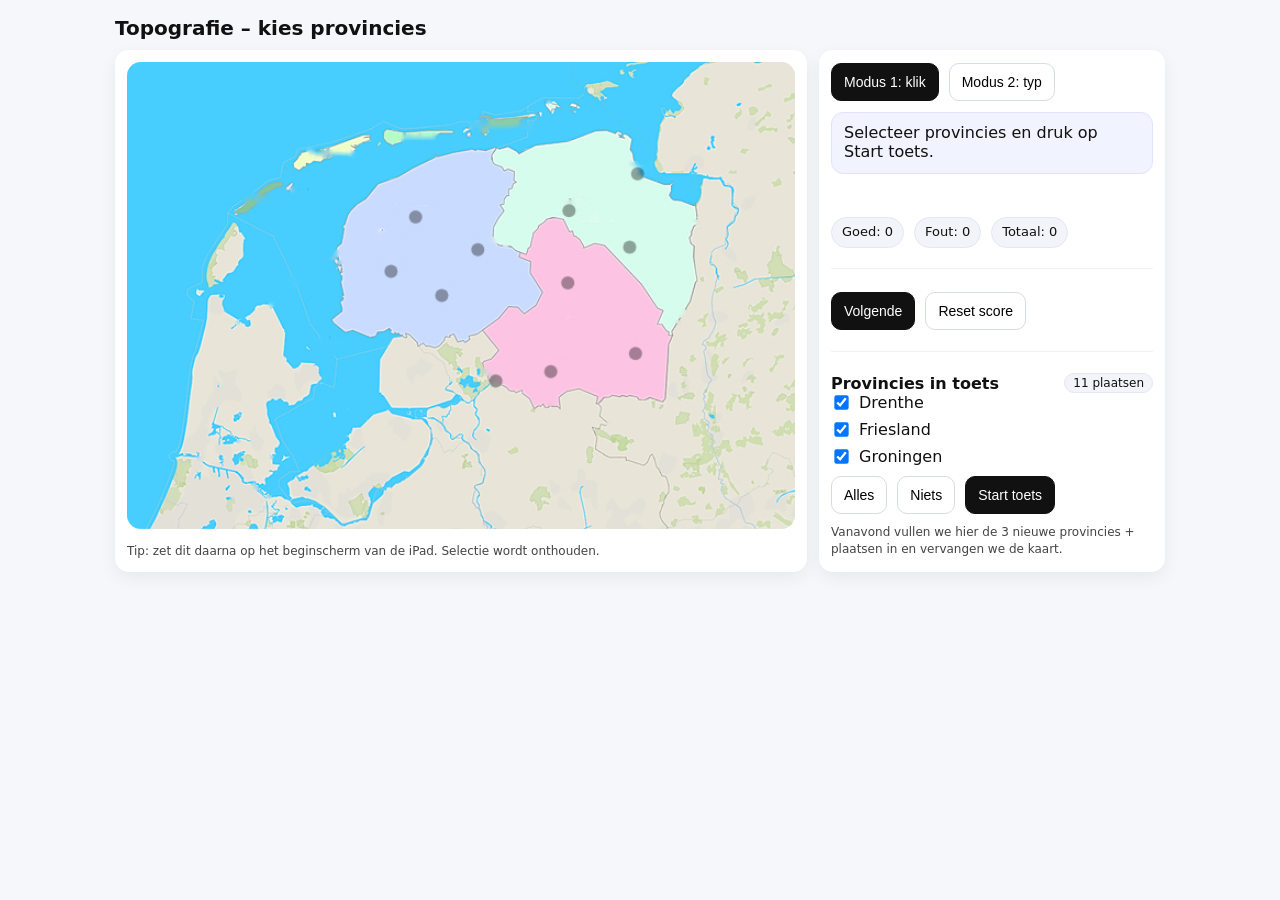
==== noord.html @ 8a3b7604 "Add initial HTML structure for topography quiz" ====
<!doctype html>
<html lang="nl">
<head>
  <meta charset="utf-8" />
  <meta name="viewport" content="width=device-width,initial-scale=1" />
  <title>Topografie – Provincies kiezen</title>
  <style>
    :root { font-family: system-ui, -apple-system, Segoe UI, Roboto, Arial, sans-serif; }
    body { margin: 0; background: #f6f7fb; color: #111; }
    .wrap { max-width: 1050px; margin: 0 auto; padding: 16px; }
    h1 { font-size: 20px; margin: 0 0 10px; }

    .grid { display: grid; grid-template-columns: 1fr; gap: 12px; }
    @media (min-width: 900px) { .grid { grid-template-columns: 2fr 1fr; } }

    .card {
      background: #fff; border-radius: 14px; padding: 12px;
      box-shadow: 0 6px 18px rgba(0,0,0,.06);
    }
    canvas { width: 100%; height: auto; border-radius: 14px; background:#e9ecf6; }

    .row { display:flex; flex-wrap: wrap; gap: 10px; align-items:center; }
    .col { display:grid; gap: 10px; }
    button, input[type="text"] {
      font-size: 14px; padding: 10px 12px; border-radius: 10px; border: 1px solid #d7dbe7;
      background: #fff;
    }
    button { cursor:pointer; }
    button.primary { background:#111; color:#fff; border-color:#111; }
    button:disabled { opacity:.6; cursor:not-allowed; }

    .prompt { font-size: 16px; padding: 10px 12px; border-radius: 12px; background:#f1f3ff; border: 1px solid #dfe3ff; }
    .feedback { font-weight: 700; min-height: 22px; }
    .good { color:#0a7a2f; }
    .bad { color:#b00020; }

    .stats { display:flex; gap:10px; flex-wrap: wrap; }
    .pill { background:#f2f4fa; border:1px solid #e3e7f5; padding:6px 10px; border-radius:999px; font-size:13px; }

    .small { font-size: 12px; color:#444; line-height:1.4; }

    .divider { height:1px; background:#eef1fb; margin:10px 0; }

    .chklist { display:grid; gap:8px; }
    .chk { display:flex; gap:8px; align-items:center; }
    .chk input { transform: scale(1.1); }
    .tag { font-size: 12px; padding: 2px 8px; border-radius: 999px; background:#f2f4fa; border:1px solid #e3e7f5; }
  </style>
</head>
<body>
<div class="wrap">
  <h1>Topografie – kies provincies</h1>

  <div class="grid">
    <div class="card">
      <canvas id="map" width="608" height="425"></canvas>
      <div class="small" style="margin-top:10px;">
        Tip: zet dit daarna op het beginscherm van de iPad. Selectie wordt onthouden.
      </div>
    </div>

    <div class="card col">
      <div class="row">
        <button id="mode1" class="primary">Modus 1: klik</button>
        <button id="mode2">Modus 2: typ</button>
      </div>

      <div class="prompt" id="prompt">Kies eerst provincies.</div>

      <div id="typingArea" class="row" style="display:none;">
        <input id="answer" type="text" placeholder="Typ de plaatsnaam…" autocomplete="off" />
        <button id="check" class="primary">Controleer</button>
        <button id="skip">Sla over</button>
      </div>

      <div class="feedback" id="feedback"></div>

      <div class="stats">
        <div class="pill">Goed: <span id="good">0</span></div>
        <div class="pill">Fout: <span id="bad">0</span></div>
        <div class="pill">Totaal: <span id="total">0</span></div>
      </div>

      <div class="divider"></div>

      <div class="row">
        <button id="next" class="primary">Volgende</button>
        <button id="reset">Reset score</button>
      </div>

      <div class="divider"></div>

      <div>
        <div class="row" style="justify-content:space-between;">
          <b>Provincies in toets</b>
          <span class="tag" id="activeCount">0 plaatsen</span>
        </div>
        <div class="chklist" id="provinceList"></div>
        <div class="row" style="margin-top:10px;">
          <button id="selectAll">Alles</button>
          <button id="selectNone">Niets</button>
          <button id="startTest" class="primary">Start toets</button>
        </div>
        <div class="small" style="margin-top:10px;">
          Vanavond vullen we hier de 3 nieuwe provincies + plaatsen in en vervangen we de kaart.
        </div>
      </div>
    </div>
  </div>
</div>

<script>
(() => {
  // ======= CONFIG =======
  const MAP_IMAGE = "noordnederland_schoon2.png"; // vanavond vervangen door nieuwe kaart
  const HIT_RADIUS_PX = 16;
  const SHOW_ALL_DOTS = true;
  const LS_KEY = "topo_selected_provinces_v1";

  // ======= DATA (nu: huidige set; vanavond uitbreiden) =======
  const PLACES = [
    { name: "Delfzijl",   province: "Groningen", x: 464.7, y: 101.8 },
    { name: "Groningen",  province: "Groningen", x: 402.3, y: 135.2 },
    { name: "Veendam",    province: "Groningen", x: 457.5, y: 168.5 },

    { name: "Leeuwarden", province: "Friesland", x: 262.7, y: 141.1 },
    { name: "Drachten",   province: "Friesland", x: 319.3, y: 170.7 },
    { name: "Sneek",      province: "Friesland", x: 240.3, y: 190.4 },
    { name: "Heerenveen", province: "Friesland", x: 286.5, y: 212.4 },

    { name: "Assen",      province: "Drenthe",   x: 401.2, y: 201.0 },
    { name: "Emmen",      province: "Drenthe",   x: 462.8, y: 265.2 },
    { name: "Hoogeveen",  province: "Drenthe",   x: 385.7, y: 281.7 },
    { name: "Meppel",     province: "Drenthe",   x: 335.7, y: 290.2 },
  ];

  const PROVINCES = [...new Set(PLACES.map(p => p.province))].sort();

  // ======= UI =======
  const canvas = document.getElementById("map");
  const ctx = canvas.getContext("2d");

  const promptEl = document.getElementById("prompt");
  const feedbackEl = document.getElementById("feedback");
  const goodEl = document.getElementById("good");
  const badEl = document.getElementById("bad");
  const totalEl = document.getElementById("total");
  const activeCountEl = document.getElementById("activeCount");

  const mode1Btn = document.getElementById("mode1");
  const mode2Btn = document.getElementById("mode2");
  const typingArea = document.getElementById("typingArea");
  const answerInput = document.getElementById("answer");
  const checkBtn = document.getElementById("check");
  const skipBtn = document.getElementById("skip");

  const nextBtn = document.getElementById("next");
  const resetBtn = document.getElementById("reset");

  const provinceListEl = document.getElementById("provinceList");
  const selectAllBtn = document.getElementById("selectAll");
  const selectNoneBtn = document.getElementById("selectNone");
  const startTestBtn = document.getElementById("startTest");

  // ======= STATE =======
  let mode = 1;
  let current = null;
  let scoreGood = 0, scoreBad = 0, scoreTotal = 0;

  let selectedProvinces = loadSelectedProvinces();
  let activePlaces = [];
  let deck = [];

  // ======= IMAGE =======
  const img = new Image();
  img.src = MAP_IMAGE;
  img.onload = () => {
    buildProvinceUI();
    recomputeActivePlaces();
    draw();
    // start pas als er selectie is
    promptEl.textContent = "Selecteer provincies en druk op Start toets.";
  };

  // ======= STORAGE =======
  function loadSelectedProvinces() {
    try {
      const raw = localStorage.getItem(LS_KEY);
      if (!raw) return new Set(PROVINCES); // default: alles
      const arr = JSON.parse(raw);
      return new Set(arr.filter(x => PROVINCES.includes(x)));
    } catch {
      return new Set(PROVINCES);
    }
  }
  function saveSelectedProvinces() {
    localStorage.setItem(LS_KEY, JSON.stringify([...selectedProvinces]));
  }

  // ======= PROVINCE UI =======
  function buildProvinceUI() {
    provinceListEl.innerHTML = "";
    for (const prov of PROVINCES) {
      const row = document.createElement("label");
      row.className = "chk";
      const cb = document.createElement("input");
      cb.type = "checkbox";
      cb.checked = selectedProvinces.has(prov);
      cb.addEventListener("change", () => {
        if (cb.checked) selectedProvinces.add(prov);
        else selectedProvinces.delete(prov);
        saveSelectedProvinces();
        recomputeActivePlaces(false);
      });
      const span = document.createElement("span");
      span.textContent = prov;
      row.appendChild(cb);
      row.appendChild(span);
      provinceListEl.appendChild(row);
    }
  }

  selectAllBtn.addEventListener("click", () => {
    selectedProvinces = new Set(PROVINCES);
    saveSelectedProvinces();
    buildProvinceUI();
    recomputeActivePlaces(false);
  });
  selectNoneBtn.addEventListener("click", () => {
    selectedProvinces = new Set();
    saveSelectedProvinces();
    buildProvinceUI();
    recomputeActivePlaces(false);
  });

  function recomputeActivePlaces(clearDeck = true) {
    activePlaces = PLACES.filter(p => selectedProvinces.has(p.province));
    activeCountEl.textContent = `${activePlaces.length} plaatsen`;
    startTestBtn.disabled = activePlaces.length === 0;
    if (clearDeck) deck = [];
    draw();
  }

  startTestBtn.addEventListener("click", () => {
    if (activePlaces.length === 0) return;
    deck = [];
    newRound();
  });

  // ======= DECK =======
  function shuffle(array) {
    for (let i = array.length - 1; i > 0; i--) {
      const j = Math.floor(Math.random() * (i + 1));
      [array[i], array[j]] = [array[j], array[i]];
    }
    return array;
  }
  function nextPlace() {
    if (deck.length === 0) deck = shuffle([...activePlaces]);
    return deck.pop();
  }

  // ======= HELPERS =======
  function updateScore() {
    goodEl.textContent = scoreGood;
    badEl.textContent = scoreBad;
    totalEl.textContent = scoreTotal;
  }
  function setFeedback(text, ok) {
    feedbackEl.textContent = text || "";
    feedbackEl.className = "feedback " + (ok === true ? "good" : ok === false ? "bad" : "");
  }
  function normalize(s) {
    return (s || "").trim().toLowerCase().normalize("NFD").replace(/\p{Diacritic}/gu, "");
  }
  function levenshtein(a, b) {
    a = normalize(a); b = normalize(b);
    const m = a.length, n = b.length;
    const dp = Array.from({length:m+1}, () => Array(n+1).fill(0));
    for (let i=0;i<=m;i++) dp[i][0]=i;
    for (let j=0;j<=n;j++) dp[0][j]=j;
    for (let i=1;i<=m;i++){
      for (let j=1;j<=n;j++){
        const cost = a[i-1]===b[j-1] ? 0 : 1;
        dp[i][j] = Math.min(dp[i-1][j]+1, dp[i][j-1]+1, dp[i-1][j-1]+cost);
      }
    }
    return dp[m][n];
  }
  function isCloseAnswer(input, target) {
    const a = normalize(input), t = normalize(target);
    if (!a) return false;
    if (a === t) return true;
    const d = levenshtein(a, t);
    const allowed = t.length <= 6 ? 1 : 2;
    return d <= allowed;
  }
  function fromClientToImageCoords(clientX, clientY) {
    const rect = canvas.getBoundingClientRect();
    const x = (clientX - rect.left) * (canvas.width / rect.width);
    const y = (clientY - rect.top) * (canvas.height / rect.height);
    return { x, y };
  }
  function nearestPlace(x, y) {
    let best = null, bestDist = Infinity;
    for (const p of activePlaces) {
      const d = Math.hypot(x - p.x, y - p.y);
      if (d < bestDist) { bestDist = d; best = p; }
    }
    return { place: best, dist: bestDist };
  }

  // ======= DRAW =======
  function draw() {
    ctx.clearRect(0,0,canvas.width,canvas.height);
    ctx.drawImage(img, 0,0,canvas.width,canvas.height);

    if (SHOW_ALL_DOTS) {
      for (const p of activePlaces) {
        ctx.beginPath();
        ctx.fillStyle = "rgba(0,0,0,0.35)";
        ctx.arc(p.x, p.y, 6, 0, Math.PI*2);
        ctx.fill();
      }
    }
    if (current && mode === 2) {
      ctx.beginPath();
      ctx.strokeStyle = "rgba(255,0,0,0.90)";
      ctx.lineWidth = 4;
      ctx.arc(current.x, current.y, 16, 0, Math.PI*2);
      ctx.stroke();
      ctx.beginPath();
      ctx.fillStyle = "rgba(255,0,0,0.90)";
      ctx.arc(current.x, current.y, 6, 0, Math.PI*2);
      ctx.fill();
    }
  }

  // ======= GAME =======
  function newRound() {
    if (activePlaces.length === 0) {
      promptEl.textContent = "Selecteer provincies en druk op Start toets.";
      return;
    }
    current = nextPlace();
    setFeedback("", null);

    if (mode === 1) {
      promptEl.textContent = `Klik op: ${current.name}`;
      typingArea.style.display = "none";
    } else {
      promptEl.textContent = `Welke plaats is dit? (typ de naam)`;
      typingArea.style.display = "flex";
      answerInput.value = "";
      answerInput.focus();
    }
    draw();
  }

  function setMode(m) {
    mode = m;
    if (mode === 1) {
      mode1Btn.classList.add("primary");
      mode2Btn.classList.remove("primary");
    } else {
      mode2Btn.classList.add("primary");
      mode1Btn.classList.remove("primary");
    }
    if (current) newRound();
  }

  mode1Btn.addEventListener("click", () => setMode(1));
  mode2Btn.addEventListener("click", () => setMode(2));
  nextBtn.addEventListener("click", () => newRound());

  resetBtn.addEventListener("click", () => {
    scoreGood = scoreBad = scoreTotal = 0;
    deck = [];
    updateScore();
    setFeedback("", null);
    current = null;
    draw();
    promptEl.textContent = "Selecteer provincies en druk op Start toets.";
  });

  canvas.addEventListener("click", (e) => {
    if (mode !== 1 || !current) return;
    const { x, y } = fromClientToImageCoords(e.clientX, e.clientY);
    const { place, dist } = nearestPlace(x, y);
    if (!place || dist > HIT_RADIUS_PX) {
      setFeedback("Klik iets dichter bij een stip 🙂", false);
      return;
    }
    scoreTotal++;
    if (place.name === current.name) {
      scoreGood++;
      setFeedback("✅ Goed!", true);
      updateScore();
      setTimeout(newRound, 500);
    } else {
      scoreBad++;
      setFeedback(`❌ Fout. Dat was ${place.name}. (Goed: ${current.name})`, false);
      updateScore();
      setTimeout(newRound, 800);
    }
  });

  function checkTyped() {
    if (mode !== 2 || !current) return;
    scoreTotal++;
    const ok = isCloseAnswer(answerInput.value, current.name);
    if (ok) {
      scoreGood++;
      setFeedback("✅ Goed!", true);
    } else {
      scoreBad++;
      setFeedback(`❌ Fout. Goed was: ${current.name}.`, false);
    }
    updateScore();
    setTimeout(newRound, ok ? 500 : 900);
  }
  function skipTyped() {
    if (mode !== 2 || !current) return;
    setFeedback(`⏭️ Overgeslagen. Dit was: ${current.name}.`, false);
    setTimeout(newRound, 900);
  }

  checkBtn.addEventListener("click", checkTyped);
  skipBtn.addEventListener("click", skipTyped);
  answerInput.addEventListener("keydown", (e) => {
    if (e.key === "Enter") checkTyped();
  });

})();
</script>
</body>
</html>
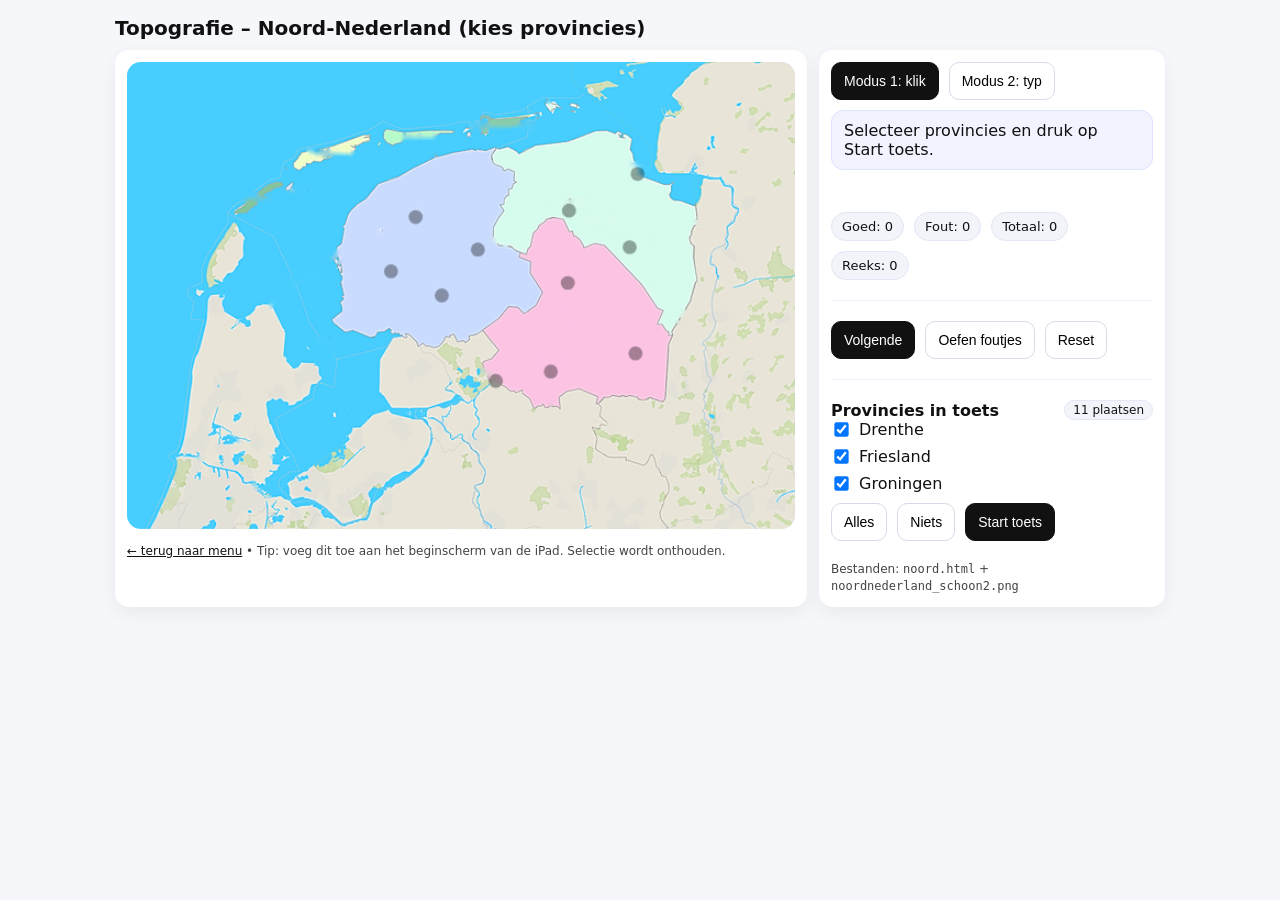
==== commit 61ee34a4: "Update Noord-Nederland page content and functionality" ====
--- a/noord.html
+++ b/noord.html
@@ -3,7 +3,7 @@
 <head>
   <meta charset="utf-8" />
   <meta name="viewport" content="width=device-width,initial-scale=1" />
-  <title>Topografie – Provincies kiezen</title>
+  <title>Topografie – Noord-Nederland</title>
   <style>
     :root { font-family: system-ui, -apple-system, Segoe UI, Roboto, Arial, sans-serif; }
     body { margin: 0; background: #f6f7fb; color: #111; }
@@ -17,7 +17,7 @@
       background: #fff; border-radius: 14px; padding: 12px;
       box-shadow: 0 6px 18px rgba(0,0,0,.06);
     }
-    canvas { width: 100%; height: auto; border-radius: 14px; background:#e9ecf6; }
+    canvas { width: 100%; height: auto; border-radius: 14px; background:#e9ecf6; touch-action: manipulation; }
 
     .row { display:flex; flex-wrap: wrap; gap: 10px; align-items:center; }
     .col { display:grid; gap: 10px; }
@@ -38,24 +38,27 @@
     .pill { background:#f2f4fa; border:1px solid #e3e7f5; padding:6px 10px; border-radius:999px; font-size:13px; }
 
     .small { font-size: 12px; color:#444; line-height:1.4; }
-
     .divider { height:1px; background:#eef1fb; margin:10px 0; }
 
     .chklist { display:grid; gap:8px; }
     .chk { display:flex; gap:8px; align-items:center; }
     .chk input { transform: scale(1.1); }
     .tag { font-size: 12px; padding: 2px 8px; border-radius: 999px; background:#f2f4fa; border:1px solid #e3e7f5; }
+
+    a { color:#111; }
   </style>
 </head>
 <body>
 <div class="wrap">
-  <h1>Topografie – kies provincies</h1>
+  <h1>Topografie – Noord-Nederland (kies provincies)</h1>
 
   <div class="grid">
     <div class="card">
       <canvas id="map" width="608" height="425"></canvas>
       <div class="small" style="margin-top:10px;">
-        Tip: zet dit daarna op het beginscherm van de iPad. Selectie wordt onthouden.
+        <a href="index.html">← terug naar menu</a>
+        <span> • </span>
+        Tip: voeg dit toe aan het beginscherm van de iPad. Selectie wordt onthouden.
       </div>
     </div>
 
@@ -79,13 +82,15 @@
         <div class="pill">Goed: <span id="good">0</span></div>
         <div class="pill">Fout: <span id="bad">0</span></div>
         <div class="pill">Totaal: <span id="total">0</span></div>
+        <div class="pill">Reeks: <span id="streak">0</span></div>
       </div>
 
       <div class="divider"></div>
 
       <div class="row">
         <button id="next" class="primary">Volgende</button>
-        <button id="reset">Reset score</button>
+        <button id="repeatWrong">Oefen foutjes</button>
+        <button id="reset">Reset</button>
       </div>
 
       <div class="divider"></div>
@@ -101,9 +106,10 @@
           <button id="selectNone">Niets</button>
           <button id="startTest" class="primary">Start toets</button>
         </div>
-        <div class="small" style="margin-top:10px;">
-          Vanavond vullen we hier de 3 nieuwe provincies + plaatsen in en vervangen we de kaart.
-        </div>
+      </div>
+
+      <div class="small" style="margin-top:10px;">
+        Bestanden: <code>noord.html</code> + <code>noordnederland_schoon2.png</code>
       </div>
     </div>
   </div>
@@ -112,12 +118,20 @@
 <script>
 (() => {
   // ======= CONFIG =======
-  const MAP_IMAGE = "noordnederland_schoon2.png"; // vanavond vervangen door nieuwe kaart
-  const HIT_RADIUS_PX = 16;
+  const MAP_IMAGE = "noordnederland_schoon2.png";
   const SHOW_ALL_DOTS = true;
   const LS_KEY = "topo_selected_provinces_v1";
 
-  // ======= DATA (nu: huidige set; vanavond uitbreiden) =======
+  // “Voelt” overal hetzelfde (scherm-pixels)
+  const DOT_SCREEN_PX = 14;   // diameter stip op scherm
+  const RING_SCREEN_PX = 34;  // diameter ring op scherm
+  const HIT_SCREEN_PX  = 40;  // klikmarge op scherm
+
+  // Auto door na antwoord
+  const DELAY_GOOD_MS = 450;
+  const DELAY_BAD_MS  = 900;
+
+  // ======= DATA =======
   const PLACES = [
     { name: "Delfzijl",   province: "Groningen", x: 464.7, y: 101.8 },
     { name: "Groningen",  province: "Groningen", x: 402.3, y: 135.2 },
@@ -145,6 +159,7 @@
   const goodEl = document.getElementById("good");
   const badEl = document.getElementById("bad");
   const totalEl = document.getElementById("total");
+  const streakEl = document.getElementById("streak");
   const activeCountEl = document.getElementById("activeCount");
 
   const mode1Btn = document.getElementById("mode1");
@@ -156,6 +171,7 @@
 
   const nextBtn = document.getElementById("next");
   const resetBtn = document.getElementById("reset");
+  const repeatWrongBtn = document.getElementById("repeatWrong");
 
   const provinceListEl = document.getElementById("provinceList");
   const selectAllBtn = document.getElementById("selectAll");
@@ -166,27 +182,49 @@
   let mode = 1;
   let current = null;
   let scoreGood = 0, scoreBad = 0, scoreTotal = 0;
+  let streak = 0;
 
   let selectedProvinces = loadSelectedProvinces();
   let activePlaces = [];
   let deck = [];
-
-  // ======= IMAGE =======
+  let wrongPile = [];
+
+  // ======= IMAGE (cache-buster) =======
   const img = new Image();
-  img.src = MAP_IMAGE;
+  img.src = addCacheBuster(MAP_IMAGE);
   img.onload = () => {
     buildProvinceUI();
     recomputeActivePlaces();
     draw();
-    // start pas als er selectie is
     promptEl.textContent = "Selecteer provincies en druk op Start toets.";
   };
+
+  // ======= CACHE BUSTER =======
+  function addCacheBuster(url) {
+    const v = "v=20260224";
+    return url + (url.includes("?") ? "&" : "?") + v;
+  }
+
+  // ======= SCALE HELPERS =======
+  function screenScale() {
+    const rect = canvas.getBoundingClientRect();
+    return rect.width / canvas.width; // schermpx per canvaspx
+  }
+  function dotRadiusCanvasPx() {
+    return Math.max(3, (DOT_SCREEN_PX / 2) / screenScale());
+  }
+  function ringRadiusCanvasPx() {
+    return Math.max(10, (RING_SCREEN_PX / 2) / screenScale());
+  }
+  function hitRadiusCanvasPx() {
+    return Math.max(10, (HIT_SCREEN_PX / 2) / screenScale());
+  }
 
   // ======= STORAGE =======
   function loadSelectedProvinces() {
     try {
       const raw = localStorage.getItem(LS_KEY);
-      if (!raw) return new Set(PROVINCES); // default: alles
+      if (!raw) return new Set(PROVINCES);
       const arr = JSON.parse(raw);
       return new Set(arr.filter(x => PROVINCES.includes(x)));
     } catch {
@@ -244,6 +282,7 @@
   startTestBtn.addEventListener("click", () => {
     if (activePlaces.length === 0) return;
     deck = [];
+    wrongPile = [];
     newRound();
   });
 
@@ -265,6 +304,7 @@
     goodEl.textContent = scoreGood;
     badEl.textContent = scoreBad;
     totalEl.textContent = scoreTotal;
+    streakEl.textContent = streak;
   }
   function setFeedback(text, ok) {
     feedbackEl.textContent = text || "";
@@ -311,28 +351,36 @@
   }
 
   // ======= DRAW =======
+  function drawDot(x, y, r, style) {
+    ctx.beginPath();
+    ctx.fillStyle = style;
+    ctx.arc(x, y, r, 0, Math.PI*2);
+    ctx.fill();
+  }
+  function drawRing(x, y, r, style) {
+    ctx.beginPath();
+    ctx.strokeStyle = style;
+    ctx.lineWidth = Math.max(2, 4 / screenScale());
+    ctx.arc(x, y, r, 0, Math.PI*2);
+    ctx.stroke();
+  }
+
   function draw() {
     ctx.clearRect(0,0,canvas.width,canvas.height);
     ctx.drawImage(img, 0,0,canvas.width,canvas.height);
 
+    const DOT_R = dotRadiusCanvasPx();
+
     if (SHOW_ALL_DOTS) {
       for (const p of activePlaces) {
-        ctx.beginPath();
-        ctx.fillStyle = "rgba(0,0,0,0.35)";
-        ctx.arc(p.x, p.y, 6, 0, Math.PI*2);
-        ctx.fill();
+        drawDot(p.x, p.y, DOT_R, "rgba(0,0,0,0.35)");
       }
     }
+
     if (current && mode === 2) {
-      ctx.beginPath();
-      ctx.strokeStyle = "rgba(255,0,0,0.90)";
-      ctx.lineWidth = 4;
-      ctx.arc(current.x, current.y, 16, 0, Math.PI*2);
-      ctx.stroke();
-      ctx.beginPath();
-      ctx.fillStyle = "rgba(255,0,0,0.90)";
-      ctx.arc(current.x, current.y, 6, 0, Math.PI*2);
-      ctx.fill();
+      const RING_R = ringRadiusCanvasPx();
+      drawRing(current.x, current.y, RING_R, "rgba(255,0,0,0.90)");
+      drawDot(current.x, current.y, DOT_R, "rgba(255,0,0,0.90)");
     }
   }
 
@@ -373,9 +421,22 @@
   mode2Btn.addEventListener("click", () => setMode(2));
   nextBtn.addEventListener("click", () => newRound());
 
+  repeatWrongBtn.addEventListener("click", () => {
+    if (wrongPile.length === 0) {
+      setFeedback("Geen foutjes om te oefenen 🙂", true);
+      return;
+    }
+    deck = shuffle([...wrongPile]);
+    wrongPile = [];
+    setFeedback("Oefen foutjes!", true);
+    newRound();
+  });
+
   resetBtn.addEventListener("click", () => {
     scoreGood = scoreBad = scoreTotal = 0;
+    streak = 0;
     deck = [];
+    wrongPile = [];
     updateScore();
     setFeedback("", null);
     current = null;
@@ -383,46 +444,66 @@
     promptEl.textContent = "Selecteer provincies en druk op Start toets.";
   });
 
-  canvas.addEventListener("click", (e) => {
+  // ======= ANSWERS (pointer events: iPad vriendelijk) =======
+  canvas.addEventListener("pointerup", (e) => {
     if (mode !== 1 || !current) return;
+    e.preventDefault();
+
     const { x, y } = fromClientToImageCoords(e.clientX, e.clientY);
     const { place, dist } = nearestPlace(x, y);
-    if (!place || dist > HIT_RADIUS_PX) {
+
+    if (!place || dist > hitRadiusCanvasPx()) {
       setFeedback("Klik iets dichter bij een stip 🙂", false);
+      streak = 0;
+      updateScore();
       return;
     }
+
     scoreTotal++;
+
     if (place.name === current.name) {
       scoreGood++;
+      streak++;
       setFeedback("✅ Goed!", true);
       updateScore();
-      setTimeout(newRound, 500);
+      setTimeout(newRound, DELAY_GOOD_MS);
     } else {
       scoreBad++;
+      streak = 0;
+      wrongPile.push(current);
       setFeedback(`❌ Fout. Dat was ${place.name}. (Goed: ${current.name})`, false);
       updateScore();
-      setTimeout(newRound, 800);
-    }
-  });
+      setTimeout(newRound, DELAY_BAD_MS);
+    }
+  }, { passive:false });
 
   function checkTyped() {
     if (mode !== 2 || !current) return;
     scoreTotal++;
     const ok = isCloseAnswer(answerInput.value, current.name);
+
     if (ok) {
       scoreGood++;
+      streak++;
       setFeedback("✅ Goed!", true);
+      updateScore();
+      setTimeout(newRound, DELAY_GOOD_MS);
     } else {
       scoreBad++;
+      streak = 0;
+      wrongPile.push(current);
       setFeedback(`❌ Fout. Goed was: ${current.name}.`, false);
-    }
-    updateScore();
-    setTimeout(newRound, ok ? 500 : 900);
+      updateScore();
+      setTimeout(newRound, DELAY_BAD_MS);
+    }
   }
   function skipTyped() {
     if (mode !== 2 || !current) return;
+    streak = 0;
+    wrongPile.push(current);
     setFeedback(`⏭️ Overgeslagen. Dit was: ${current.name}.`, false);
-    setTimeout(newRound, 900);
+    updateScore();
+    setTimeout(newRound, DELAY_BAD_MS);
   }
 
   checkBtn.addEventListener("click", checkTyped);
@@ -431,6 +512,8 @@
     if (e.key === "Enter") checkTyped();
   });
 
+  // redraw bij resize zodat de “scherm-gevoel” radii perfect blijven
+  window.addEventListener("resize", () => { if (img.complete) draw(); });
 })();
 </script>
 </body>
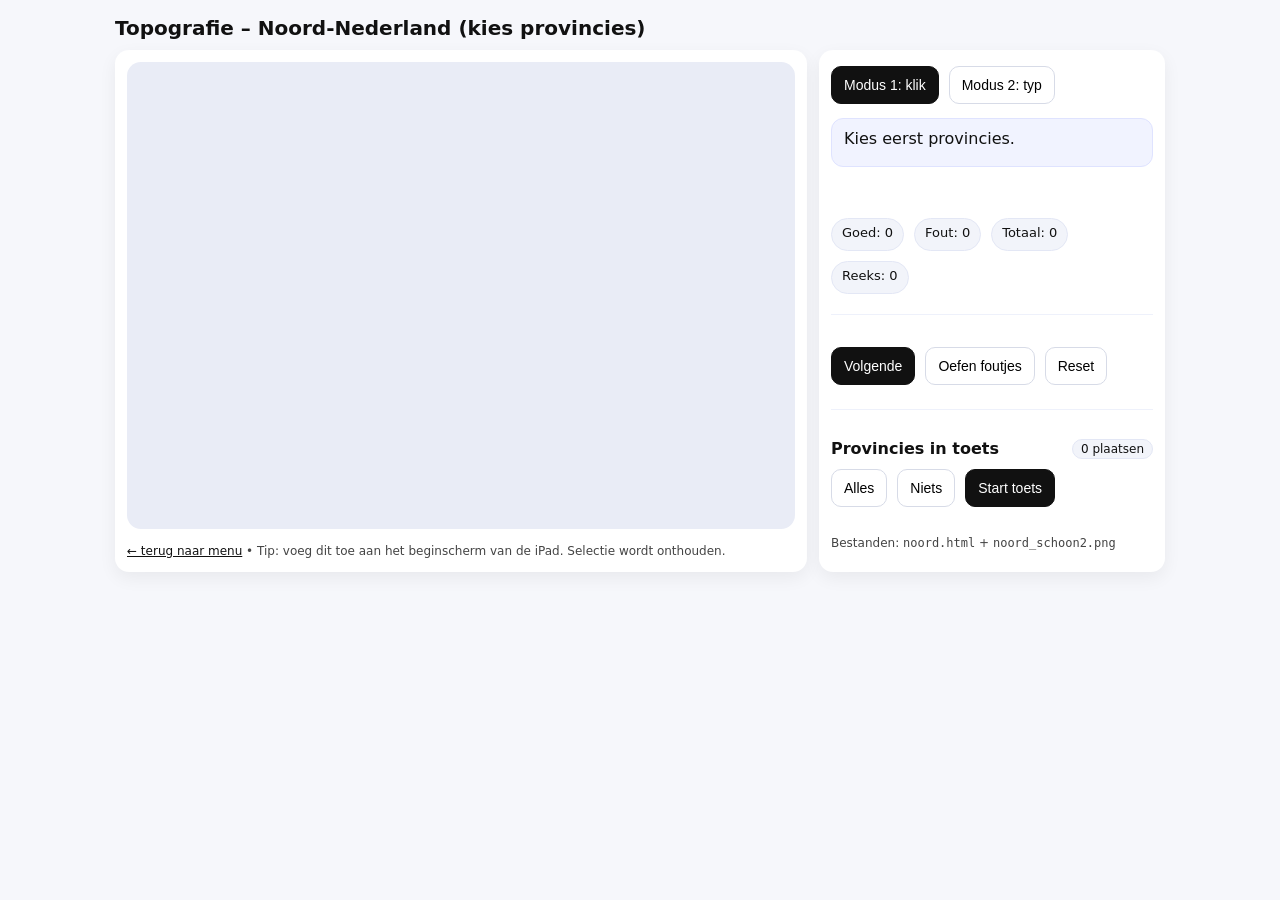
==== commit 6a446bc2: "Fix file name reference for map image" ====
--- a/noord.html
+++ b/noord.html
@@ -109,7 +109,7 @@
       </div>
 
       <div class="small" style="margin-top:10px;">
-        Bestanden: <code>noord.html</code> + <code>noordnederland_schoon2.png</code>
+        Bestanden: <code>noord.html</code> + <code>noord_schoon2.png</code>
       </div>
     </div>
   </div>
@@ -118,7 +118,7 @@
 <script>
 (() => {
   // ======= CONFIG =======
-  const MAP_IMAGE = "noordnederland_schoon2.png";
+  const MAP_IMAGE = "noord_schoon2.png";
   const SHOW_ALL_DOTS = true;
   const LS_KEY = "topo_selected_provinces_v1";
 
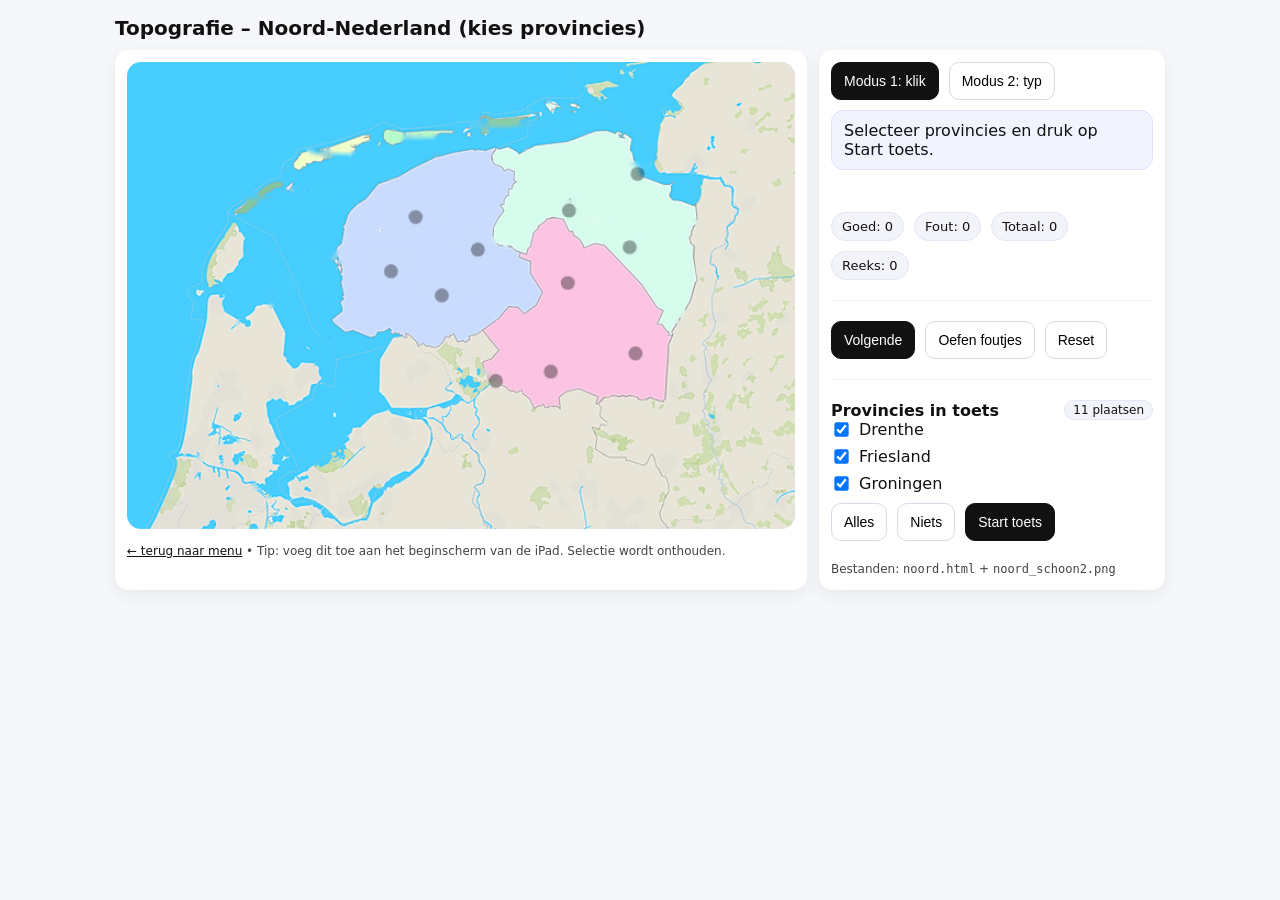
==== commit 72b06ae0: "Increase delay times for good and bad responses" ====
--- a/noord.html
+++ b/noord.html
@@ -128,8 +128,8 @@
   const HIT_SCREEN_PX  = 40;  // klikmarge op scherm
 
   // Auto door na antwoord
-  const DELAY_GOOD_MS = 450;
-  const DELAY_BAD_MS  = 900;
+  const DELAY_GOOD_MS = 800;
+  const DELAY_BAD_MS  = 1200;
 
   // ======= DATA =======
   const PLACES = [
